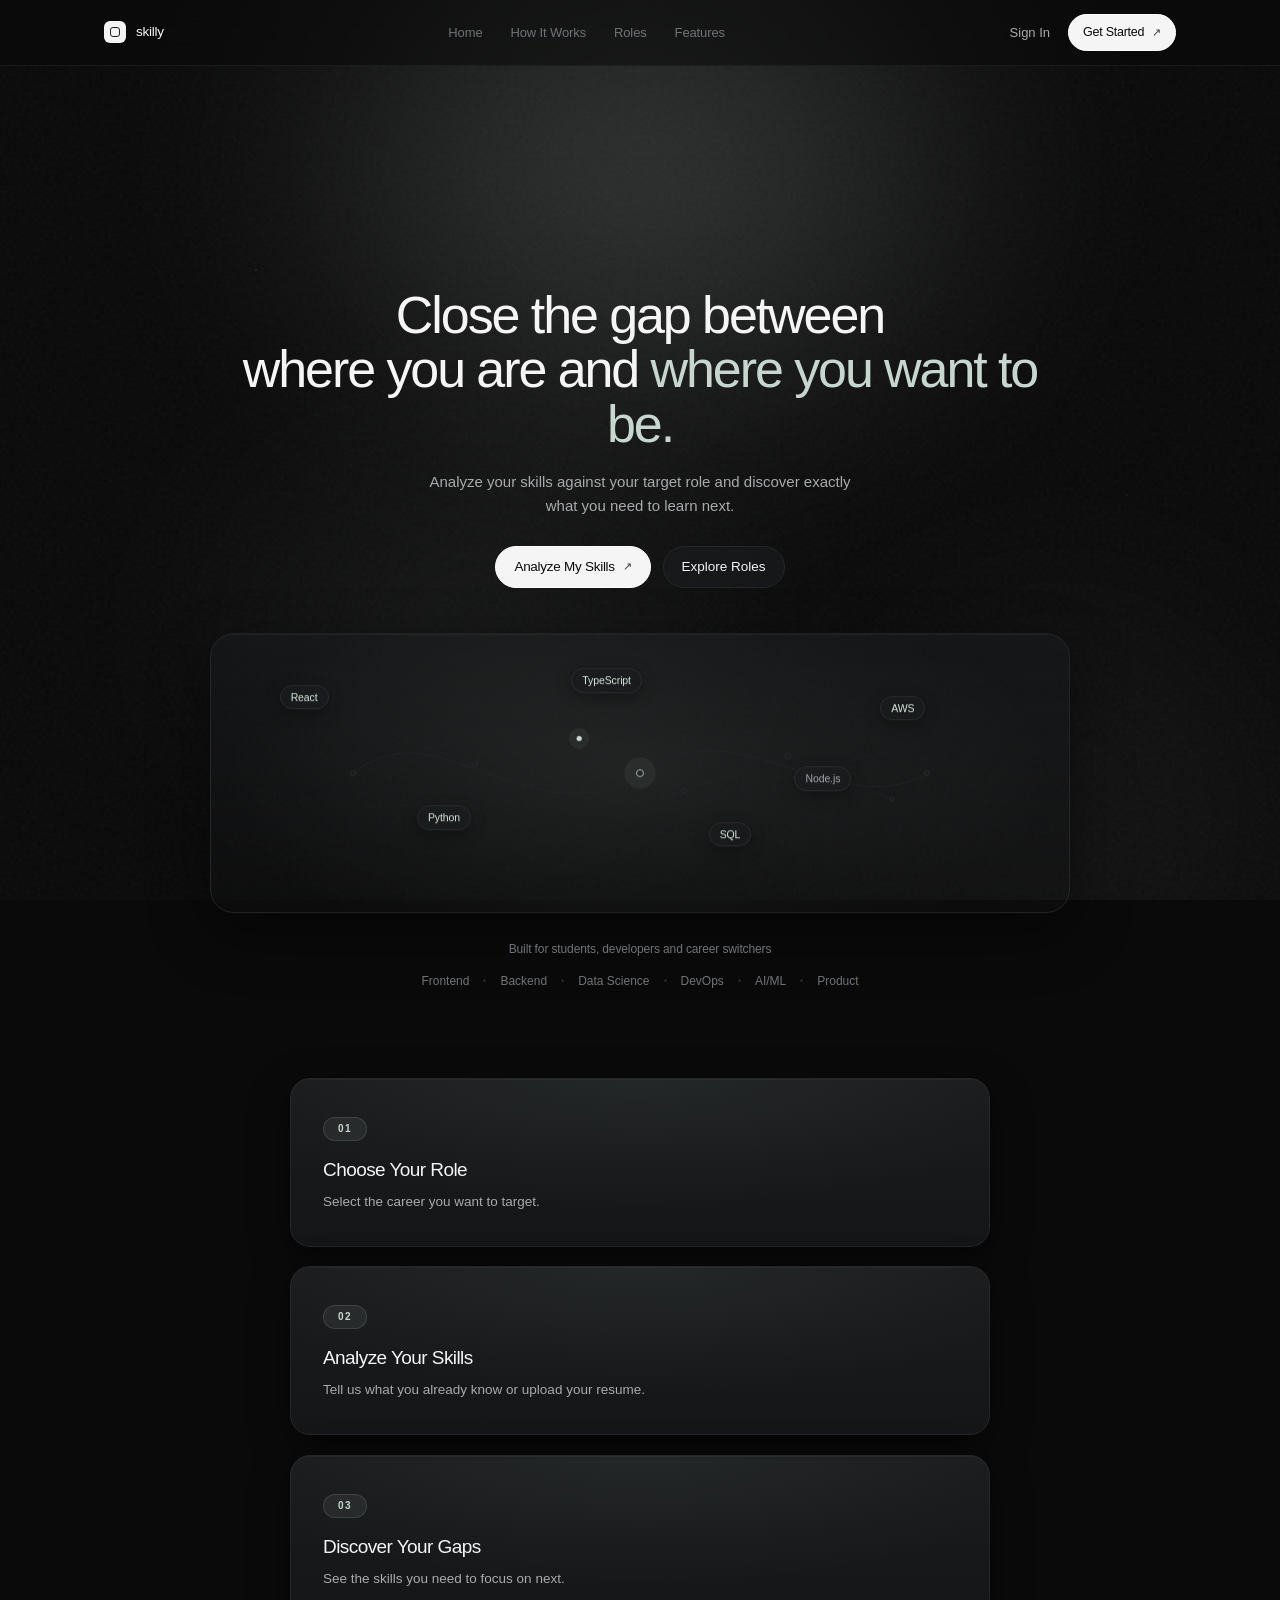
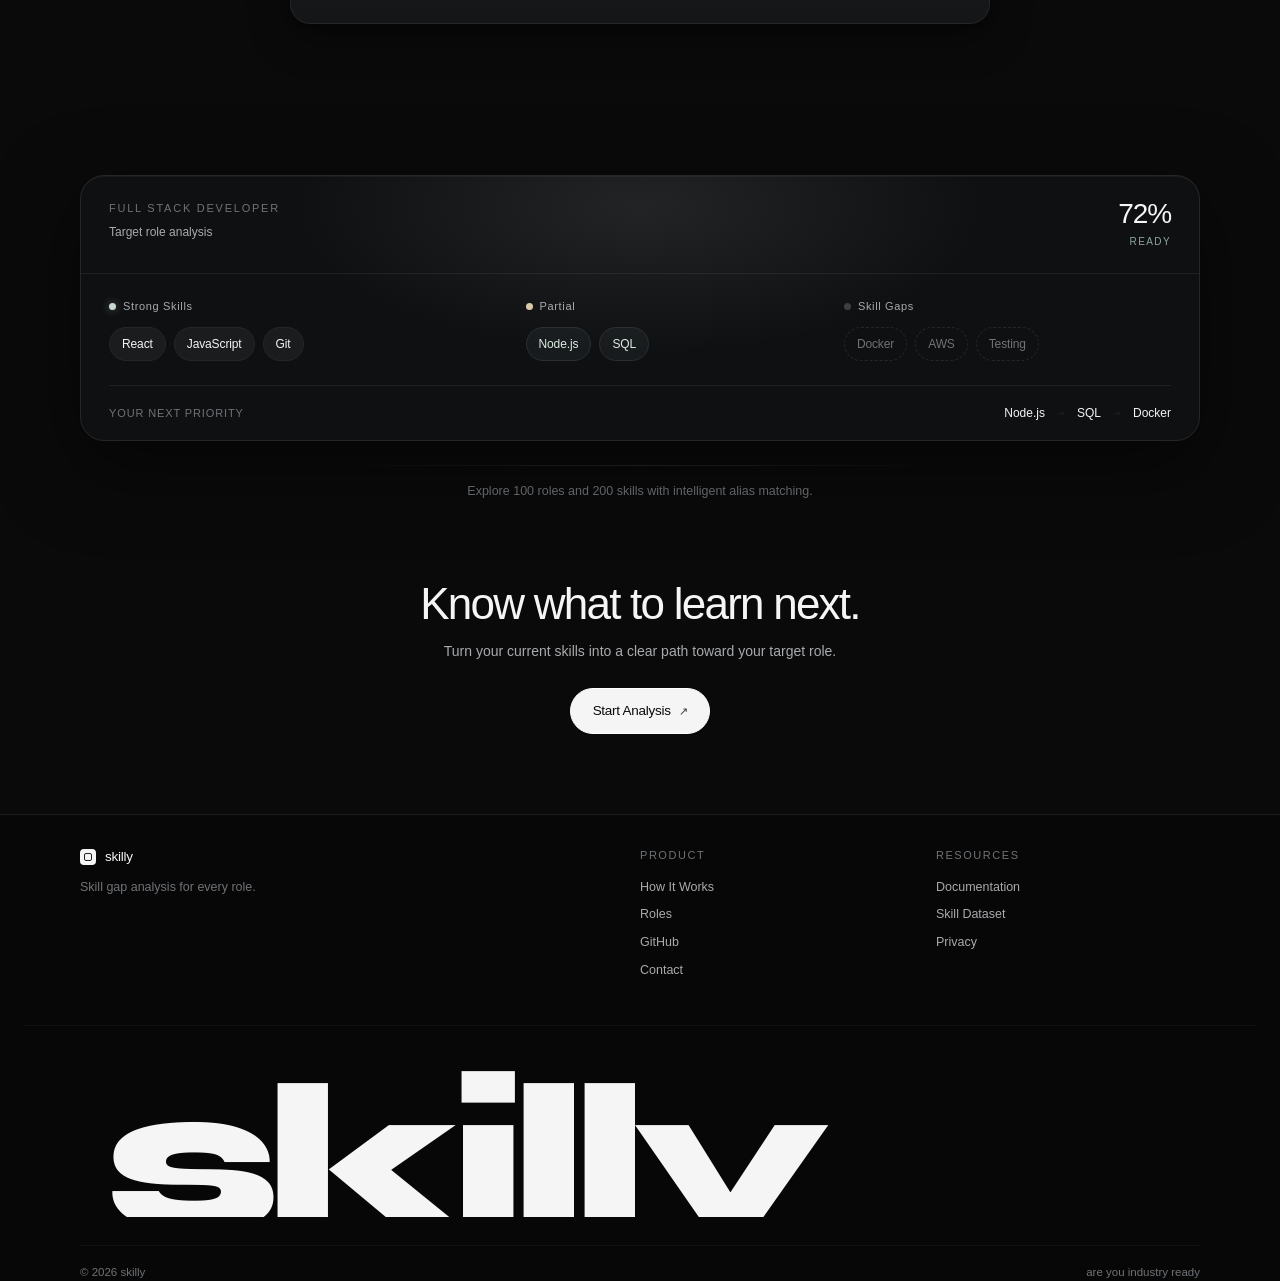
==== Website/index.html @ 912e4fd7 "first commit" ====
<!DOCTYPE html>
<html lang="en">
<head>
  <meta charset="UTF-8" />
  <meta name="viewport" content="width=device-width, initial-scale=1.0" />
  <title>skilly - are you industry ready</title>
  <link rel="stylesheet" href="css/style.css" />
</head>
<body>
  <!-- Background layers -->
  <div class="bg">
    <div class="bg-glow bg-glow-1"></div>
    <div class="bg-glow bg-glow-2"></div>
    <div class="bg-glow bg-glow-3"></div>
    <div class="bg-grain"></div>
    <div class="bg-lines"></div>
    <div class="bg-particles"></div>
  </div>

  <!-- Navbar -->
  <nav class="nav">
    <div class="nav-inner">
      <a href="#" class="nav-logo">
        <span class="nav-mark"></span>
        <span class="nav-logo-text">skilly</span>
      </a>
      <div class="nav-links">
        <a href="index.html" class="nav-link active">Home</a>
        <a href="how-it-works.html" class="nav-link">How It Works</a>
        <a href="roles.html" class="nav-link">Roles</a>
        <a href="features.html" class="nav-link">Features</a>
      </div>
      <div class="nav-actions">
        <a href="signin.html" class="nav-signin">Sign In</a>
        <a href="get-started.html" class="btn-primary btn-small">Get Started <span class="arrow">↗</span></a>
      </div>
      <button class="nav-toggle" aria-label="Menu">
        <span></span><span></span>
      </button>
    </div>
  </nav>

  <!-- Hero -->
  <section class="hero">
    <div class="hero-inner">
      <h1 class="hero-title">
        Close the gap between<br />
        where you are and <span class="highlight">where you want to be.</span>
      </h1>
      <p class="hero-sub">
        Analyze your skills against your target role and discover exactly<br />
        what you need to learn next.
      </p>
      <div class="hero-actions">
        <a href="get-started.html" class="btn-primary">Analyze My Skills <span class="arrow">↗</span></a>
        <a href="roles.html" class="btn-secondary">Explore Roles</a>
      </div>

      <!-- Subtle skill network visualization -->
      <div class="hero-visual">
        <svg class="network" viewBox="0 0 900 320" fill="none" xmlns="http://www.w3.org/2000/svg" aria-hidden="true">
          <!-- thin lines -->
          <path d="M120 160 C 220 80, 320 240, 450 160 C 560 80, 680 220, 780 160" stroke="#242629" stroke-width="1" opacity="0.9"/>
          <path d="M150 110 L 260 150 L 380 120 L 500 180 L 620 140 L 740 190" stroke="#242629" stroke-width="1" opacity="0.5"/>
          <path d="M130 200 L 270 190 L 430 210 L 590 170 L 760 130" stroke="#242629" stroke-width="1" opacity="0.35"/>
          <!-- nodes -->
          <circle cx="120" cy="160" r="3" fill="#1A1C1E" stroke="#2A2E30" stroke-width="1"/>
          <circle cx="260" cy="150" r="2.5" fill="#1A1C1E" stroke="#2A2E30" stroke-width="1"/>
          <circle cx="380" cy="120" r="3" fill="#DCEBE1" opacity="0.9"/>
          <circle cx="450" cy="160" r="4" fill="#1A1C1E" stroke="#C7D6CF" stroke-width="1" opacity="0.9"/>
          <circle cx="500" cy="180" r="2.5" fill="#1A1C1E" stroke="#2A2E30" stroke-width="1"/>
          <circle cx="620" cy="140" r="3" fill="#1A1C1E" stroke="#2A2E30" stroke-width="1"/>
          <circle cx="740" cy="190" r="2.5" fill="#1A1C1E" stroke="#2A2E30" stroke-width="1"/>
          <circle cx="780" cy="160" r="3" fill="#1A1C1E" stroke="#2A2E30" stroke-width="1"/>
          <!-- faint glow around center node -->
          <circle cx="450" cy="160" r="18" fill="#C7D6CF" opacity="0.06"/>
          <circle cx="380" cy="120" r="12" fill="#DCEBE1" opacity="0.05"/>
        </svg>

        <!-- floating labels -->
        <div class="float-label" style="left: 8%; top: 18%;">React</div>
        <div class="float-label" style="left: 24%; top: 62%;">Python</div>
        <div class="float-label" style="left: 42%; top: 12%;">TypeScript</div>
        <div class="float-label" style="left: 58%; top: 68%;">SQL</div>
        <div class="float-label" style="left: 78%; top: 22%;">AWS</div>
        <div class="float-label muted" style="left: 68%; top: 48%;">Node.js</div>
      </div>
    </div>
  </section>

  <!-- Trust -->
  <section class="trust">
    <p class="trust-line">Built for students, developers and career switchers</p>
    <div class="trust-tags">
      <span>Frontend</span>
      <span class="dot"></span>
      <span>Backend</span>
      <span class="dot"></span>
      <span>Data Science</span>
      <span class="dot"></span>
      <span>DevOps</span>
      <span class="dot"></span>
      <span>AI/ML</span>
      <span class="dot"></span>
      <span>Product</span>
    </div>
  </section>

  <!-- How it works -->
  <section id="how" class="how">
    <div class="section-inner">
      <div class="how-cards">
        <div class="how-card">
          <div class="how-num">01</div>
          <h3>Choose Your Role</h3>
          <p>Select the career you want to target.</p>
        </div>
        <div class="how-card">
          <div class="how-num">02</div>
          <h3>Analyze Your Skills</h3>
          <p>Tell us what you already know or upload your resume.</p>
        </div>
        <div class="how-card">
          <div class="how-num">03</div>
          <h3>Discover Your Gaps</h3>
          <p>See the skills you need to focus on next.</p>
        </div>
      </div>
    </div>
  </section>

  <!-- Feature Preview -->
  <section id="features" class="preview">
    <div class="section-inner">
      <div class="preview-panel">
        <div class="preview-header">
          <div>
            <div class="preview-role">FULL STACK DEVELOPER</div>
            <div class="preview-sub">Target role analysis</div>
          </div>
          <div class="preview-score">
            <span class="score-num">72%</span>
            <span class="score-label">READY</span>
          </div>
        </div>

        <div class="preview-grid">
          <div class="preview-col">
            <div class="col-title"><span class="dot-green"></span> Strong Skills</div>
            <div class="tags">
              <span class="tag strong">React</span>
              <span class="tag strong">JavaScript</span>
              <span class="tag strong">Git</span>
            </div>
          </div>
          <div class="preview-col">
            <div class="col-title"><span class="dot-amber"></span> Partial</div>
            <div class="tags">
              <span class="tag partial">Node.js</span>
              <span class="tag partial">SQL</span>
            </div>
          </div>
          <div class="preview-col">
            <div class="col-title"><span class="dot-muted"></span> Skill Gaps</div>
            <div class="tags">
              <span class="tag gap">Docker</span>
              <span class="tag gap">AWS</span>
              <span class="tag gap">Testing</span>
            </div>
          </div>
        </div>

        <div class="preview-divider"></div>

        <div class="preview-next">
          <div class="next-label">Your next priority</div>
          <div class="next-path">
            <span>Node.js</span>
            <span class="path-arrow">→</span>
            <span>SQL</span>
            <span class="path-arrow">→</span>
            <span>Docker</span>
          </div>
        </div>
      </div>
    </div>
  </section>

  <!-- Roles teaser (minimal) -->
  <section id="roles" class="roles-teaser">
    <div class="section-inner">
      <div class="roles-line"></div>
      <p class="roles-text">Explore 100 roles and 200 skills with intelligent alias matching.</p>
    </div>
  </section>

  <!-- Final CTA -->
  <section class="cta">
    <div class="section-inner">
      <h2 class="cta-title">Know what to learn next.</h2>
      <p class="cta-sub">Turn your current skills into a clear path toward your target role.</p>
      <a href="get-started.html" class="btn-primary">Start Analysis <span class="arrow">↗</span></a>
    </div>
  </section>

  <!-- Footer -->
  <footer class="footer">
    <div class="footer-inner">
      <div class="footer-brand">
        <div class="footer-logo">
          <span class="nav-mark small"></span>
          skilly
        </div>
        <p class="footer-desc">Skill gap analysis for every role.</p>
      </div>
      <div class="footer-col">
        <div class="footer-heading">Product</div>
        <a href="how-it-works.html">How It Works</a>
        <a href="roles.html">Roles</a>
        <a href="github.html">GitHub</a>
        <a href="contact.html">Contact</a>
      </div>
      <div class="footer-col">
        <div class="footer-heading">Resources</div>
        <a href="documentation.html">Documentation</a>
        <a href="dataset.html">Skill Dataset</a>
        <a href="privacy.html">Privacy</a>
      </div>
    </div>
        <div class="footer-huge">
      <div class="footer-huge-inner">
        <div class="footer-huge-text">skilly</div>
      </div>
    </div>
    <div class="footer-bottom"><span>© 2026 skilly</span><span>are you industry ready</span></div>
  </footer>

  <script src="js/script.js"></script>
</body>
</html>
---- Website/css/style.css ----
/* 
  skilly - Premium Futuristic Dark SaaS
  Palette: #0A0A0A, #111214, #1A1C1E, #242629, #F5F5F5, #A8AAAD, #6F7377, #C7D6CF, #DCEBE1, #8FA69A
  Font: Helvetica body, Syne for huge footer
*/
@import url('https://fonts.googleapis.com/css2?family=Syne:wght@700;800&family=Space+Grotesk:wght@400;500&display=swap');

* { margin: 0; padding: 0; box-sizing: border-box; }

html { scroll-behavior: smooth; }

body {
  font-family: Helvetica, Arial, sans-serif;
  background: #0A0A0A;
  color: #F5F5F5;
  overflow-x: hidden;
  -webkit-font-smoothing: antialiased;
  line-height: 1.5;
}

a { color: inherit; text-decoration: none; }

.bg {
  position: fixed;
  inset: 0;
  z-index: -1;
  background: #0A0A0A;
  overflow: hidden;
}

.bg-glow {
  position: absolute;
  border-radius: 50%;
  filter: blur(90px);
  opacity: 0.22;
}

.bg-glow-1 {
  width: 900px; height: 700px;
  left: 50%; top: -180px;
  transform: translateX(-50%);
  background: radial-gradient(ellipse at center, #DCEBE1 0%, #C7D6CF 18%, transparent 68%);
  opacity: 0.18;
}

.bg-glow-2 {
  width: 700px; height: 500px;
  left: 10%; top: 380px;
  background: radial-gradient(ellipse at center, #C7D6CF 0%, transparent 70%);
  opacity: 0.09;
}

.bg-glow-3 {
  width: 600px; height: 600px;
  right: -80px; top: 520px;
  background: radial-gradient(ellipse at center, #E8E9E8 0%, transparent 72%);
  opacity: 0.06;
}

.bg-grain {
  position: absolute;
  inset: 0;
  opacity: 0.035;
  background-image: url("data:image/svg+xml,%3Csvg viewBox='0 0 256 256' xmlns='http://www.w3.org/2000/svg'%3E%3Cfilter id='noiseFilter'%3E%3CfeTurbulence type='fractalNoise' baseFrequency='0.9' numOctaves='4' stitchTiles='stitch'/%3E%3C/filter%3E%3Crect width='100%25' height='100%25' filter='url(%23noiseFilter)'/%3E%3C/svg%3E");
}

.bg-lines {
  position: absolute;
  inset: 0;
  background:
    linear-gradient(transparent 95%, rgba(36,38,41,0.18) 100%),
    linear-gradient(90deg, transparent 95%, rgba(36,38,41,0.12) 100%);
  background-size: 80px 80px;
  opacity: 0.18;
  mask: radial-gradient(ellipse 900px 600px at 50% 20%, black 40%, transparent 72%);
}

.bg-particles {
  position: absolute;
  inset: 0;
  background-image:
    radial-gradient(1px 1px at 20% 30%, rgba(220,235,225,0.5) 0, transparent 100%),
    radial-gradient(1px 1px at 75% 22%, rgba(200,214,207,0.35) 0, transparent 100%),
    radial-gradient(1px 1px at 45% 45%, rgba(255,255,255,0.25) 0, transparent 100%),
    radial-gradient(1px 1px at 88% 55%, rgba(220,235,225,0.3) 0, transparent 100%),
    radial-gradient(1px 1px at 12% 68%, rgba(255,255,255,0.18) 0, transparent 100%),
    radial-gradient(1px 1px at 62% 78%, rgba(200,214,207,0.2) 0, transparent 100%);
  opacity: 0.5;
}

.nav {
  position: sticky;
  top: 0;
  z-index: 50;
  backdrop-filter: blur(14px);
  -webkit-backdrop-filter: blur(14px);
  background: rgba(10,10,10,0.55);
  border-bottom: 1px solid rgba(36,38,41,0.6);
}

.nav-inner {
  max-width: 1120px;
  margin: 0 auto;
  padding: 14px 24px;
  display: flex;
  align-items: center;
  justify-content: space-between;
  gap: 24px;
}

.nav-logo {
  display: flex;
  align-items: center;
  gap: 10px;
  font-size: 13.5px;
  font-weight: 500;
  letter-spacing: -0.02em;
  color: #F5F5F5;
}

.nav-mark {
  width: 22px; height: 22px;
  border-radius: 6px;
  background: #F5F5F5;
  position: relative;
  display: inline-block;
  flex-shrink: 0;
}

.nav-mark::after {
  content: "";
  position: absolute;
  inset: 6px;
  border-radius: 3px;
  border: 1px solid #0A0A0A;
  opacity: 0.9;
}

.nav-mark.small { width: 16px; height: 16px; border-radius: 4px; }
.nav-mark.small::after { inset: 4px; border-radius: 2px; }

.nav-links {
  display: flex;
  gap: 28px;
  align-items: center;
}

.nav-link {
  font-size: 13px;
  font-weight: 400;
  color: #6F7377;
  transition: color 0.2s;
  letter-spacing: -0.01em;
}

.nav-link:hover, .nav-link.active { color: #F5F5F5; }

.nav-actions {
  display: flex;
  align-items: center;
  gap: 18px;
}

.nav-signin {
  font-size: 13px;
  color: #A8AAAD;
  transition: color 0.2s;
}

.nav-signin:hover { color: #F5F5F5; }

.btn-primary {
  display: inline-flex;
  align-items: center;
  gap: 8px;
  background: #F5F5F5;
  color: #0A0A0A;
  padding: 10px 18px;
  border-radius: 999px;
  font-size: 13.5px;
  font-weight: 500;
  letter-spacing: -0.02em;
  border: 1px solid #FFFFFF;
  transition: transform 0.2s, background 0.2s, opacity 0.2s;
}

.btn-primary:hover { background: #FFFFFF; transform: translateY(-1px); }

.btn-small { padding: 8px 14px; font-size: 12.5px; }

.btn-secondary {
  display: inline-flex;
  align-items: center;
  gap: 8px;
  background: rgba(26,28,30,0.7);
  color: #F5F5F5;
  padding: 10px 18px;
  border-radius: 999px;
  font-size: 13.5px;
  font-weight: 500;
  border: 1px solid #242629;
  backdrop-filter: blur(10px);
  transition: border-color 0.2s, background 0.2s;
}

.btn-secondary:hover { border-color: #2E3133; background: rgba(34,36,38,0.85); }

.arrow { font-size: 11px; opacity: 0.8; }

.nav-toggle { display: none; background: none; border: none; cursor: pointer; flex-direction: column; gap: 5px; padding: 4px; }
.nav-toggle span { width: 18px; height: 1.5px; background: #F5F5F5; border-radius: 1px; display: block; }

/* ---------- Hero - a lot of top spacing ---------- */
.hero { padding: 200px 24px 0; }

.hero-inner { 
  max-width: 860px;
  margin: 0 auto;
  text-align: center;
}

.eyebrow {
  display: inline-block;
  font-size: 10px;
  letter-spacing: 0.18em;
  font-weight: 500;
  color: #8FA69A;
  border: 1px solid rgba(36,38,41,0.9);
  background: rgba(26,28,30,0.6);
  padding: 6px 12px;
  border-radius: 999px;
  backdrop-filter: blur(10px);
}

.hero-title {
  margin-top: 22px;
  font-size: 52px;
  font-weight: 300;
  line-height: 1.05;
  letter-spacing: -0.04em;
  color: #F5F5F5;
}

.hero-title .highlight {
  color: #C7D6CF;
  font-weight: 300;
}

.hero-sub {
  margin-top: 18px;
  font-size: 15px;
  color: #A8AAAD;
  line-height: 1.6;
  font-weight: 400;
}

.hero-actions {
  margin-top: 28px;
  display: flex;
  justify-content: center;
  gap: 12px;
  flex-wrap: wrap;
}

/* Hero visual */
.hero-visual {
  position: relative;
  margin: 44px auto 0;
  max-width: 900px;
  height: 280px;
  border-radius: 24px;
  background: linear-gradient(180deg, rgba(26,28,30,0.55) 0%, rgba(17,18,20,0.35) 100%);
  border: 1px solid #242629;
  backdrop-filter: blur(16px);
  -webkit-backdrop-filter: blur(16px);
  overflow: hidden;
  box-shadow: 0 20px 60px rgba(0,0,0,0.45), inset 0 1px 0 rgba(255,255,255,0.03);
}

.hero-visual::before {
  content: "";
  position: absolute;
  inset: 0;
  background: radial-gradient(600px 280px at 50% 50%, rgba(220,235,225,0.07) 0%, transparent 70%);
  pointer-events: none;
}

.network {
  position: absolute;
  inset: 0;
  width: 100%;
  height: 100%;
}

.float-label {
  position: absolute;
  font-size: 10.5px;
  font-weight: 500;
  letter-spacing: -0.01em;
  color: #DCEBE1;
  background: rgba(26,28,30,0.85);
  border: 1px solid #2A2E30;
  padding: 6px 10px;
  border-radius: 999px;
  backdrop-filter: blur(10px);
  box-shadow: 0 4px 16px rgba(0,0,0,0.3);
  line-height: 1;
}

.float-label.muted { color: #A8AAAD; background: rgba(26,28,30,0.7); }

/* ---------- Trust ---------- */
.trust {
  max-width: 1120px;
  margin: 0 auto;
  padding: 28px 24px 0;
  text-align: center;
}

.trust-line {
  font-size: 12px;
  color: #6F7377;
  letter-spacing: -0.01em;
}

.trust-tags {
  margin-top: 14px;
  display: flex;
  justify-content: center;
  align-items: center;
  gap: 14px;
  flex-wrap: wrap;
  font-size: 12px;
  color: #6F7377;
}

.trust-tags span { color: #6F7377; }

.trust-tags .dot {
  width: 3px; height: 3px;
  border-radius: 50%;
  background: #242629;
  display: inline-block;
}

/* ---------- How it works - Sticky stacked cards ---------- */
.how {
  padding: 72px 24px 0;
}

.section-inner {
  max-width: 1120px;
  margin: 0 auto;
}

/* wrapper like the reference - max 700px centered */
.how-cards {
  display: flex;
  flex-direction: column;
  gap: 0;
  max-width: 700px;
  margin: 0 auto;
  position: relative;
  padding: 16px 0 100px;
}

.how-card {
  position: sticky;
  background: linear-gradient(180deg, rgba(26,28,30,0.96) 0%, rgba(22,24,26,0.92) 100%);
  border: 1px solid #242629;
  border-radius: 20px;
  padding: 36px 32px 32px;
  backdrop-filter: blur(16px);
  -webkit-backdrop-filter: blur(16px);
  text-align: left;
  box-shadow: 0 12px 40px rgba(0,0,0,0.38), 0 5px 12px rgba(0,0,0,0.22), inset 0 1px 0 rgba(255,255,255,0.04);
  margin-bottom: 20px;
  overflow: hidden;
  transition: border-color 0.25s, box-shadow 0.3s, transform 0.3s;
  will-change: transform;
}

/* sticky offsets create the stacked effect - each card sticks a bit lower */
.how-card:nth-child(1) { top: 84px; z-index: 1; }
.how-card:nth-child(2) { top: 104px; z-index: 2; }
.how-card:nth-child(3) { top: 124px; z-index: 3; }

.how-card::before {
  content: "";
  position: absolute;
  inset: 0;
  border-radius: 20px;
  background: radial-gradient(600px 180px at 50% 0%, rgba(220,235,225,0.06) 0%, transparent 72%);
  pointer-events: none;
  opacity: 1;
}

.how-card:hover {
  border-color: #2E3133;
  box-shadow: 0 18px 56px rgba(0,0,0,0.45), 0 0 0 1px rgba(199,214,207,0.05), inset 0 1px 0 rgba(255,255,255,0.05);
}

.how-num {
  display: inline-flex;
  align-items: center;
  justify-content: center;
  min-width: 44px;
  height: 24px;
  padding: 0 11px;
  border-radius: 999px;
  background: rgba(199,214,207,0.08);
  border: 1px solid rgba(199,214,207,0.14);
  font-size: 10px;
  letter-spacing: 0.14em;
  color: #C7D6CF;
  font-weight: 600;
  margin-bottom: 18px;
}

.how-card h3 {
  font-size: 19px;
  font-weight: 500;
  color: #F5F5F5;
  letter-spacing: -0.03em;
  margin-bottom: 10px;
  line-height: 1.2;
}

.how-card p {
  font-size: 13.5px;
  color: #A8AAAD;
  line-height: 1.65;
}

/* ---------- Preview ---------- */
.preview {
  padding: 32px 24px 0;
}

.preview-panel {
  background: rgba(17,18,20,0.92);
  border: 1px solid #242629;
  border-radius: 24px;
  overflow: hidden;
  backdrop-filter: blur(18px);
  box-shadow: 0 24px 80px rgba(0,0,0,0.5), inset 0 1px 0 rgba(255,255,255,0.04);
  position: relative;
}

.preview-panel::before {
  content: "";
  position: absolute;
  top: -120px; left: 50%;
  width: 700px; height: 300px;
  transform: translateX(-50%);
  background: radial-gradient(ellipse at center, rgba(220,235,225,0.09) 0%, transparent 70%);
  pointer-events: none;
}

.preview-header {
  display: flex;
  justify-content: space-between;
  align-items: flex-start;
  padding: 24px 28px;
  border-bottom: 1px solid #1E2022;
}

.preview-role {
  font-size: 11px;
  letter-spacing: 0.16em;
  color: #6F7377;
  font-weight: 500;
}

.preview-sub {
  margin-top: 6px;
  font-size: 12px;
  color: #A8AAAD;
}

.preview-score {
  text-align: right;
}

.score-num {
  font-size: 28px;
  font-weight: 300;
  color: #F5F5F5;
  letter-spacing: -0.04em;
  line-height: 1;
}

.score-label {
  display: block;
  font-size: 10px;
  letter-spacing: 0.14em;
  color: #8FA69A;
  margin-top: 4px;
}

.preview-grid {
  display: grid;
  grid-template-columns: 1.2fr 0.9fr 1fr;
  gap: 24px;
  padding: 24px 28px;
}

.col-title {
  font-size: 11px;
  letter-spacing: 0.06em;
  color: #A8AAAD;
  display: flex;
  align-items: center;
  gap: 7px;
  margin-bottom: 12px;
  font-weight: 500;
}

.dot-green, .dot-amber, .dot-muted {
  width: 7px; height: 7px;
  border-radius: 50%;
  display: inline-block;
}

.dot-green { background: #C7D6CF; box-shadow: 0 0 8px rgba(199,214,207,0.4); }
.dot-amber { background: #D8C9A8; }
.dot-muted { background: #3A3E41; }

.tags { display: flex; flex-wrap: wrap; gap: 8px; }

.tag {
  font-size: 12px;
  font-weight: 500;
  padding: 7px 12px;
  border-radius: 999px;
  border: 1px solid #242629;
  background: #1A1C1E;
  color: #F5F5F5;
  letter-spacing: -0.01em;
}

.tag.partial { background: rgba(26,28,30,0.9); color: #DCEBE1; border-color: #2A2E30; }
.tag.gap { background: transparent; color: #6F7377; border-color: #242629; border-style: dashed; }

.preview-divider {
  height: 1px;
  background: #1E2022;
  margin: 0 28px;
}

.preview-next {
  display: flex;
  justify-content: space-between;
  align-items: center;
  padding: 18px 28px;
  gap: 16px;
  flex-wrap: wrap;
}

.next-label {
  font-size: 11px;
  letter-spacing: 0.08em;
  color: #6F7377;
  text-transform: uppercase;
}

.next-path {
  display: flex;
  align-items: center;
  gap: 10px;
  font-size: 12px;
  color: #A8AAAD;
}

.next-path span { color: #F5F5F5; }

.path-arrow { color: #242629 !important; }

/* Roles teaser */
.roles-teaser {
  padding: 24px 24px 0;
  text-align: center;
}

.roles-line {
  height: 1px;
  background: linear-gradient(90deg, transparent, #242629, transparent);
  max-width: 640px;
  margin: 0 auto 16px;
}

.roles-text {
  font-size: 12.5px;
  color: #6F7377;
}

/* ---------- CTA ---------- */
.cta {
  padding: 80px 24px;
  text-align: center;
}

.cta-title {
  font-size: 44px;
  font-weight: 300;
  letter-spacing: -0.04em;
  color: #F5F5F5;
  line-height: 1.05;
}

.cta-sub {
  margin-top: 14px;
  font-size: 14px;
  color: #A8AAAD;
}

.cta .btn-primary {
  margin-top: 26px;
  padding: 12px 22px;
}

/* ---------- Huge Typography Footer - Simple / Half Cut with y above cutoff ---------- */
.footer-huge {
  border-top: 1px solid #111214;
  margin-top: 36px;
  padding: 36px 0 0;
  overflow: hidden;
  /* half cut effect - clip bottom but keep y visible above line */
  height: clamp(130px, 15vw, 205px);
  position: relative;
}

.footer-huge-inner {
  max-width: 1120px;
  margin: 0 auto;
  padding: 0 24px;
  overflow: hidden;
  height: 100%;
}

.footer-huge-text {
  font-family: 'Syne', 'Space Grotesk', Helvetica, Arial, sans-serif;
  font-size: clamp(72px, 18vw, 210px);
  font-weight: 800;
  line-height: 0.90;
  letter-spacing: -0.07em;
  text-transform: lowercase;
  color: #F5F5F5;
  white-space: nowrap;
  overflow: hidden;
  /* lift y slightly above cutoff - less clipping */
  transform: translateY(2%);
  margin-bottom: -0.09em;
  padding-bottom: 0.06em;
}

.footer-huge-text span.outline {
  color: transparent;
  -webkit-text-stroke: 1.2px #242629;
}

/* ---------- Footer ---------- */
.footer {
  border-top: 1px solid #1A1C1E;
  background: #070707;
  padding: 32px 24px 0;
}

.footer-inner {
  max-width: 1120px;
  margin: 0 auto;
  display: grid;
  grid-template-columns: 1.6fr 0.8fr 0.8fr;
  gap: 32px;
}

.footer-logo {
  display: flex;
  align-items: center;
  gap: 9px;
  font-size: 13.5px;
  font-weight: 500;
  color: #F5F5F5;
  letter-spacing: -0.02em;
}

.footer-desc {
  margin-top: 10px;
  font-size: 12.5px;
  color: #6F7377;
  line-height: 1.6;
  max-width: 280px;
}

.footer-heading {
  font-size: 11px;
  letter-spacing: 0.14em;
  color: #6F7377;
  font-weight: 500;
  margin-bottom: 14px;
  text-transform: uppercase;
}

.footer-col a {
  display: block;
  font-size: 12.5px;
  color: #A8AAAD;
  margin-bottom: 9px;
  transition: color 0.2s;
}

.footer-col a:hover { color: #F5F5F5; }

.footer-bottom {
  max-width: 1120px;
  margin: 28px auto 0;
  padding-top: 18px;
  border-top: 1px solid #111214;
  display: flex;
  justify-content: space-between;
  font-size: 11.5px;
  color: #6F7377;
}

.footer-muted { color: #3A3E41; }

/* ---------- Responsive ---------- */
@media (max-width: 900px) {
  .how-cards { grid-template-columns: 1fr; }
  .preview-grid { grid-template-columns: 1fr; gap: 18px; }
  .hero-title { font-size: 40px; }
  .nav-links { display: none; }
  .footer-inner { grid-template-columns: 1fr 1fr; }
}

@media (max-width: 640px) {
  .nav-inner { padding: 12px 16px; }
  .nav-actions .nav-signin { display: none; }
  .hero { padding: 96px 16px 0; }
  .hero-title { font-size: 32px; }
  .hero-visual { height: 220px; margin-top: 32px; }
  .float-label { font-size: 10px; padding: 5px 8px; }
  .how, .preview, .cta, .trust { padding-left: 16px; padding-right: 16px; }
  .preview-header, .preview-grid, .preview-next { padding-left: 16px; padding-right: 16px; }
  .cta-title { font-size: 32px; }
  .footer { padding-left: 16px; padding-right: 16px; }
  .footer-inner { grid-template-columns: 1fr; }
  .footer-bottom { flex-direction: column; gap: 6px; }
}

@media (max-width: 380px) {
  .hero-title { font-size: 28px; }
}

/* ---------- Inner Pages ---------- */
.page-hero {
  padding: 56px 24px 0;
  text-align: center;
}

.page-hero-inner {
  max-width: 860px;
  margin: 0 auto;
}

.page-eyebrow {
  display: inline-block;
  font-size: 10px;
  letter-spacing: 0.16em;
  color: #8FA69A;
  border: 1px solid #242629;
  background: rgba(26,28,30,0.6);
  padding: 6px 12px;
  border-radius: 999px;
}

.page-title {
  margin-top: 16px;
  font-size: 44px;
  font-weight: 300;
  letter-spacing: -0.04em;
  color: #F5F5F5;
  line-height: 1.05;
}

.page-sub {
  margin-top: 14px;
  font-size: 14px;
  color: #A8AAAD;
  line-height: 1.6;
  max-width: 640px;
  margin-left: auto;
  margin-right: auto;
}

.page-content {
  max-width: 1120px;
  margin: 0 auto;
  padding: 36px 24px 0;
}

/* Roles grid */
.roles-grid {
  display: grid;
  grid-template-columns: repeat(auto-fill, minmax(260px, 1fr));
  gap: 14px;
  margin-top: 24px;
}

.role-card {
  background: rgba(26,28,30,0.65);
  border: 1px solid #242629;
  border-radius: 16px;
  padding: 18px 18px 16px;
  transition: border-color 0.2s, transform 0.2s;
}

.role-card:hover { border-color: #2E3133; transform: translateY(-2px); }

.role-card h3 {
  font-size: 14px;
  font-weight: 500;
  color: #F5F5F5;
  letter-spacing: -0.02em;
}

.role-card p {
  margin-top: 8px;
  font-size: 12px;
  color: #6F7377;
  line-height: 1.5;
  display: -webkit-box;
  -webkit-line-clamp: 3;
  -webkit-box-orient: vertical;
  overflow: hidden;
}

.role-search {
  max-width: 640px;
  margin: 24px auto 0;
  position: relative;
}

.role-search input {
  width: 100%;
  background: #111214;
  border: 1px solid #242629;
  border-radius: 999px;
  padding: 12px 18px 12px 42px;
  color: #F5F5F5;
  font-size: 13px;
  font-family: Helvetica, Arial, sans-serif;
  outline: none;
}

.role-search input::placeholder { color: #6F7377; }
.role-search input:focus { border-color: #2E3133; }

.role-search::before {
  content: "⌕";
  position: absolute;
  left: 16px;
  top: 50%;
  transform: translateY(-50%);
  color: #6F7377;
  font-size: 14px;
}

/* Blurred locked roles */
.blur-wrap {
  margin-top: 28px;
  position: relative;
}

.blur-label {
  text-align: center;
  font-size: 11px;
  letter-spacing: 0.14em;
  color: #6F7377;
  text-transform: uppercase;
  margin-bottom: 14px;
}

.blur-grid-wrap {
  position: relative;
  border-radius: 20px;
  overflow: hidden;
  border: 1px solid #242629;
  background: rgba(17,18,20,0.4);
  padding: 14px;
}

.roles-grid.blurred {
  filter: blur(7px);
  opacity: 0.55;
  pointer-events: none;
  user-select: none;
}

.blur-overlay {
  position: absolute;
  inset: 14px;
  display: flex;
  align-items: center;
  justify-content: center;
  background: rgba(10,10,10,0.52);
  backdrop-filter: blur(6px);
  -webkit-backdrop-filter: blur(6px);
  border-radius: 16px;
  border: 1px solid rgba(36,38,41,0.8);
}

.blur-overlay-inner {
  text-align: center;
  max-width: 420px;
  padding: 24px;
  background: rgba(26,28,30,0.88);
  border: 1px solid #242629;
  border-radius: 16px;
  box-shadow: 0 12px 40px rgba(0,0,0,0.45);
}

.blur-overlay-inner h3 {
  font-size: 16px;
  font-weight: 500;
  color: #F5F5F5;
  letter-spacing: -0.02em;
  margin-bottom: 8px;
}

.blur-overlay-inner p {
  font-size: 12.5px;
  color: #A8AAAD;
  line-height: 1.6;
  margin-bottom: 16px;
}

.blur-signin {
  display: block;
  margin-top: 12px;
  font-size: 12px;
  color: #6F7377;
  text-decoration: underline;
  text-underline-offset: 3px;
}

.blur-signin:hover { color: #A8AAAD; }

/* Features */
.feature-grid {
  display: grid;
  grid-template-columns: repeat(3, 1fr);
  gap: 16px;
  margin-top: 24px;
}

.feature-card {
  background: rgba(26,28,30,0.65);
  border: 1px solid #242629;
  border-radius: 20px;
  padding: 24px;
}

.feature-card h3 { font-size: 15px; font-weight: 500; color: #F5F5F5; margin-bottom: 8px; }
.feature-card p { font-size: 13px; color: #A8AAAD; line-height: 1.6; }
.feature-card .feat-num { font-size: 10px; letter-spacing: 0.14em; color: #8FA69A; margin-bottom: 10px; }

/* Forms */
.form-wrap {
  max-width: 440px;
  margin: 28px auto 0;
  background: rgba(26,28,30,0.72);
  border: 1px solid #242629;
  border-radius: 20px;
  padding: 24px;
  backdrop-filter: blur(14px);
}

.form-wrap label { display: block; font-size: 12px; color: #A8AAAD; margin-bottom: 6px; margin-top: 14px; }
.form-wrap label:first-child { margin-top: 0; }
.form-wrap input, .form-wrap textarea, .form-wrap select {
  width: 100%;
  background: #0A0A0A;
  border: 1px solid #242629;
  border-radius: 10px;
  padding: 11px 12px;
  color: #F5F5F5;
  font-size: 13px;
  font-family: Helvetica, Arial, sans-serif;
  outline: none;
}
.form-wrap input:focus, .form-wrap textarea:focus { border-color: #2E3133; }
.form-wrap textarea { min-height: 96px; resize: vertical; }

/* Docs / text pages */
.prose {
  max-width: 760px;
  margin: 0 auto;
  background: rgba(26,28,30,0.45);
  border: 1px solid #1A1C1E;
  border-radius: 20px;
  padding: 28px;
}

.prose h2 { font-size: 18px; font-weight: 500; color: #F5F5F5; margin: 22px 0 10px; letter-spacing: -0.02em; }
.prose h2:first-child { margin-top: 0; }
.prose p { font-size: 13.5px; color: #A8AAAD; line-height: 1.7; margin-bottom: 12px; }
.prose ul { margin: 10px 0 16px 18px; }
.prose li { font-size: 13.5px; color: #A8AAAD; line-height: 1.6; margin-bottom: 6px; }
.prose code { background: #111214; border: 1px solid #242629; padding: 2px 6px; border-radius: 6px; font-size: 12px; color: #DCEBE1; }

/* Subtle entrance */
.hero-inner, .trust, .how, .preview, .cta { animation: fadeIn 0.8s ease both; }
.how { animation-delay: 0.08s; }
.preview { animation-delay: 0.14s; }

@keyframes fadeIn {
  from { opacity: 0; transform: translateY(8px); }
  to { opacity: 1; transform: translateY(0); }
}
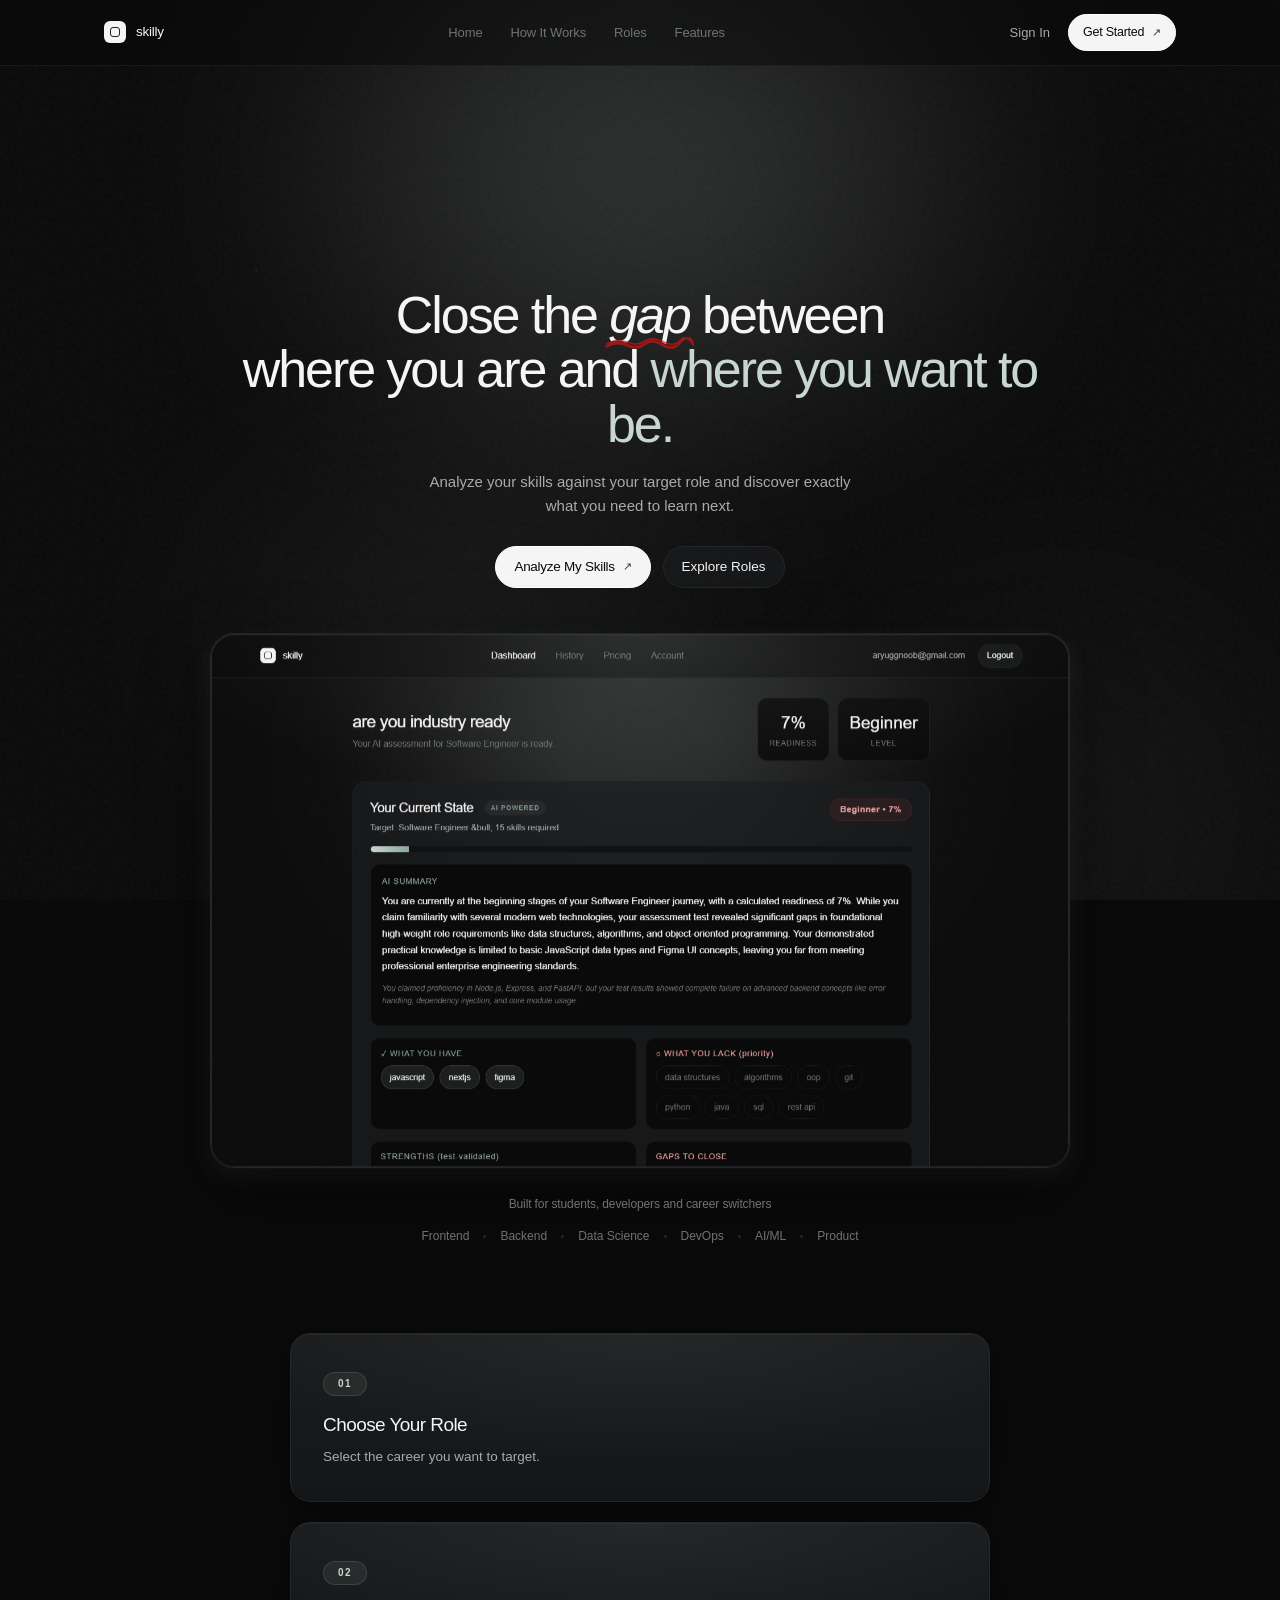
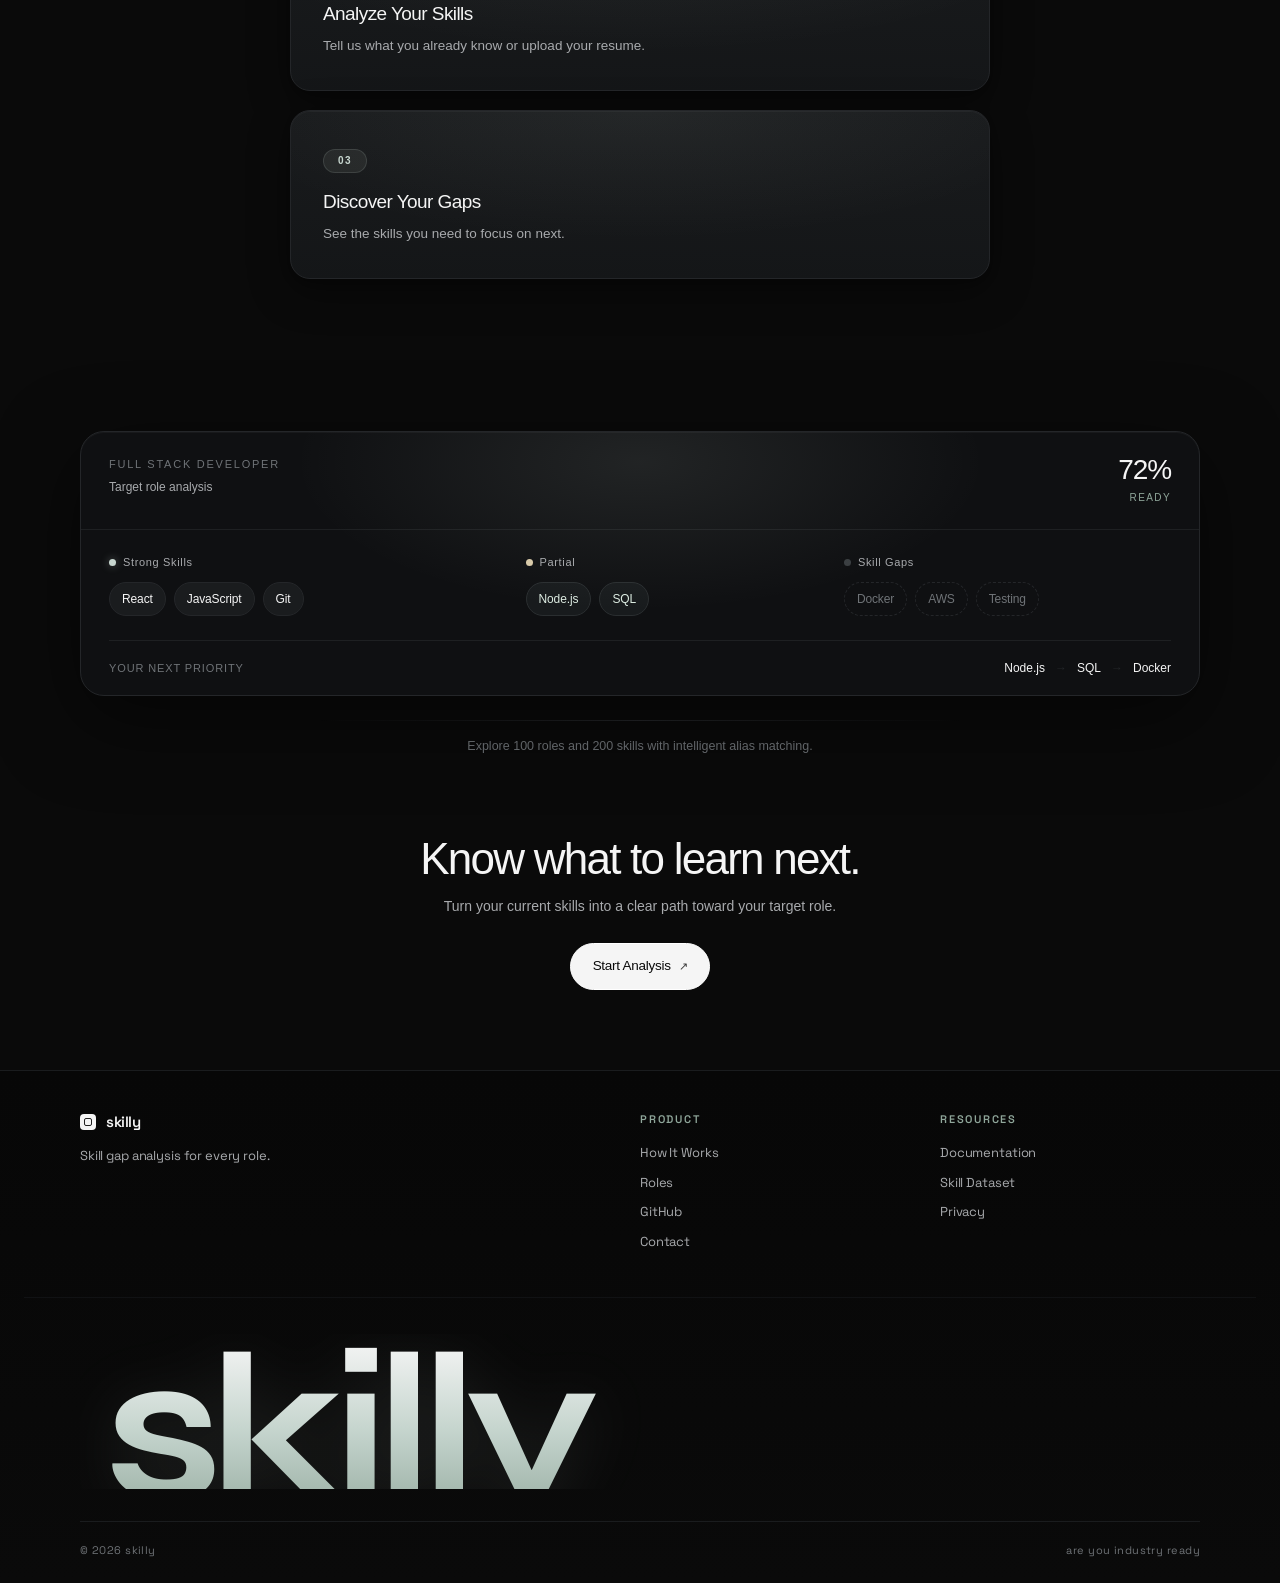
==== commit d127a59e: "changes" ====
--- a/Website/index.html
+++ b/Website/index.html
@@ -20,6 +20,9 @@
   <!-- Navbar -->
   <nav class="nav">
     <div class="nav-inner">
+      <button class="nav-toggle" aria-label="Menu" style="display:none; margin-right:8px;">
+        <span></span><span></span><span></span>
+      </button>
       <a href="#" class="nav-logo">
         <span class="nav-mark"></span>
         <span class="nav-logo-text">skilly</span>
@@ -32,11 +35,8 @@
       </div>
       <div class="nav-actions">
         <a href="signin.html" class="nav-signin">Sign In</a>
-        <a href="get-started.html" class="btn-primary btn-small">Get Started <span class="arrow">↗</span></a>
-      </div>
-      <button class="nav-toggle" aria-label="Menu">
-        <span></span><span></span>
-      </button>
+        <a href="get-started.html" class="btn-primary btn-small">Get Started <span class="arrow">&#8599;</span></a>
+      </div>
     </div>
   </nav>
 
@@ -44,7 +44,7 @@
   <section class="hero">
     <div class="hero-inner">
       <h1 class="hero-title">
-        Close the gap between<br />
+        Close the <span class="rough-underline">gap</span> between<br />
         where you are and <span class="highlight">where you want to be.</span>
       </h1>
       <p class="hero-sub">
@@ -52,38 +52,14 @@
         what you need to learn next.
       </p>
       <div class="hero-actions">
-        <a href="get-started.html" class="btn-primary">Analyze My Skills <span class="arrow">↗</span></a>
+        <a href="get-started.html" class="btn-primary">Analyze My Skills <span class="arrow">&#8599;</span></a>
         <a href="roles.html" class="btn-secondary">Explore Roles</a>
       </div>
 
-      <!-- Subtle skill network visualization -->
-      <div class="hero-visual">
-        <svg class="network" viewBox="0 0 900 320" fill="none" xmlns="http://www.w3.org/2000/svg" aria-hidden="true">
-          <!-- thin lines -->
-          <path d="M120 160 C 220 80, 320 240, 450 160 C 560 80, 680 220, 780 160" stroke="#242629" stroke-width="1" opacity="0.9"/>
-          <path d="M150 110 L 260 150 L 380 120 L 500 180 L 620 140 L 740 190" stroke="#242629" stroke-width="1" opacity="0.5"/>
-          <path d="M130 200 L 270 190 L 430 210 L 590 170 L 760 130" stroke="#242629" stroke-width="1" opacity="0.35"/>
-          <!-- nodes -->
-          <circle cx="120" cy="160" r="3" fill="#1A1C1E" stroke="#2A2E30" stroke-width="1"/>
-          <circle cx="260" cy="150" r="2.5" fill="#1A1C1E" stroke="#2A2E30" stroke-width="1"/>
-          <circle cx="380" cy="120" r="3" fill="#DCEBE1" opacity="0.9"/>
-          <circle cx="450" cy="160" r="4" fill="#1A1C1E" stroke="#C7D6CF" stroke-width="1" opacity="0.9"/>
-          <circle cx="500" cy="180" r="2.5" fill="#1A1C1E" stroke="#2A2E30" stroke-width="1"/>
-          <circle cx="620" cy="140" r="3" fill="#1A1C1E" stroke="#2A2E30" stroke-width="1"/>
-          <circle cx="740" cy="190" r="2.5" fill="#1A1C1E" stroke="#2A2E30" stroke-width="1"/>
-          <circle cx="780" cy="160" r="3" fill="#1A1C1E" stroke="#2A2E30" stroke-width="1"/>
-          <!-- faint glow around center node -->
-          <circle cx="450" cy="160" r="18" fill="#C7D6CF" opacity="0.06"/>
-          <circle cx="380" cy="120" r="12" fill="#DCEBE1" opacity="0.05"/>
-        </svg>
-
-        <!-- floating labels -->
-        <div class="float-label" style="left: 8%; top: 18%;">React</div>
-        <div class="float-label" style="left: 24%; top: 62%;">Python</div>
-        <div class="float-label" style="left: 42%; top: 12%;">TypeScript</div>
-        <div class="float-label" style="left: 58%; top: 68%;">SQL</div>
-        <div class="float-label" style="left: 78%; top: 22%;">AWS</div>
-        <div class="float-label muted" style="left: 68%; top: 48%;">Node.js</div>
+      <!-- Hero image - box matches image ratio 1505x937 + subtle gradient highlight shadow -->
+      <div class="hero-visual" style="padding:0; overflow:hidden; border-radius:24px; aspect-ratio:1505/937; height:auto; max-height:none; box-shadow: 0 24px 64px rgba(0,0,0,0.55), 0 8px 24px rgba(199,214,207,0.10), inset 0 1px 0 rgba(255,255,255,0.06); position:relative;">
+        <div style="position:absolute; inset:0; border-radius:24px; background: radial-gradient(700px 240px at 50% 0%, rgba(199,214,207,0.14) 0%, rgba(220,235,225,0.06) 25%, transparent 70%); pointer-events:none; z-index:1;"></div>
+        <img src="images/hero.png" alt="skilly hero" style="width:100%; height:100%; object-fit:cover; border-radius:24px; display:block; border:1px solid #242629; position:relative; z-index:0;" />
       </div>
     </div>
   </section>
@@ -176,9 +152,9 @@
           <div class="next-label">Your next priority</div>
           <div class="next-path">
             <span>Node.js</span>
-            <span class="path-arrow">→</span>
+            <span class="path-arrow">&rarr;</span>
             <span>SQL</span>
-            <span class="path-arrow">→</span>
+            <span class="path-arrow">&rarr;</span>
             <span>Docker</span>
           </div>
         </div>
@@ -199,7 +175,7 @@
     <div class="section-inner">
       <h2 class="cta-title">Know what to learn next.</h2>
       <p class="cta-sub">Turn your current skills into a clear path toward your target role.</p>
-      <a href="get-started.html" class="btn-primary">Start Analysis <span class="arrow">↗</span></a>
+      <a href="get-started.html" class="btn-primary">Start Analysis <span class="arrow">&#8599;</span></a>
     </div>
   </section>
 
--- a/Website/css/style.css
+++ b/Website/css/style.css
@@ -7,13 +7,14 @@
 
 * { margin: 0; padding: 0; box-sizing: border-box; }
 
-html { scroll-behavior: smooth; }
+html { scroll-behavior: smooth; overflow-x: hidden; max-width: 100vw; }
 
 body {
   font-family: Helvetica, Arial, sans-serif;
   background: #0A0A0A;
   color: #F5F5F5;
   overflow-x: hidden;
+  max-width: 100vw;
   -webkit-font-smoothing: antialiased;
   line-height: 1.5;
 }
@@ -244,6 +245,27 @@
 .hero-title .highlight {
   color: #C7D6CF;
   font-weight: 300;
+}
+
+.rough-underline {
+  position: relative;
+  display: inline-block;
+  color: #F5F5F5;
+  font-style: italic;
+  font-weight: 400;
+}
+
+.rough-underline::after {
+  content: "";
+  position: absolute;
+  left: -4px;
+  right: -4px;
+  bottom: -7px;
+  height: 12px;
+  background: url("data:image/svg+xml,%3Csvg viewBox='0 0 120 12' xmlns='http://www.w3.org/2000/svg' preserveAspectRatio='none'%3E%3Cpath d='M2 8 Q 14 2, 28 7 T 52 6 T 76 7 T 100 5 T 118 7' stroke='%237A0A0A' stroke-width='3.4' fill='none' stroke-linecap='round' stroke-linejoin='round' opacity='1'/%3E%3Cpath d='M2 9 Q 15 3, 29 8 T 53 7 T 77 8 T 101 6 T 118 8' stroke='%23991B1B' stroke-width='2.6' fill='none' stroke-linecap='round' opacity='0.95'/%3E%3Cpath d='M3 6 Q 16 1, 30 5 T 54 4 T 78 5 T 102 3 T 117 5' stroke='%23B91C1C' stroke-width='1.6' fill='none' stroke-linecap='round' opacity='0.7'/%3E%3C/svg%3E") no-repeat;
+  background-size: 100% 100%;
+  pointer-events: none;
+  transform: rotate(-0.7deg);
 }
 
 .hero-sub {
@@ -641,17 +663,20 @@
 .footer-huge-text {
   font-family: 'Syne', 'Space Grotesk', Helvetica, Arial, sans-serif;
   font-size: clamp(72px, 18vw, 210px);
-  font-weight: 800;
-  line-height: 0.90;
-  letter-spacing: -0.07em;
+  font-weight: 700;
+  line-height: 0.88;
+  letter-spacing: -0.06em;
   text-transform: lowercase;
-  color: #F5F5F5;
+  background: linear-gradient(180deg, #F5F5F5 0%, #C7D6CF 45%, #8FA69A 100%);
+  -webkit-background-clip: text;
+  -webkit-text-fill-color: transparent;
+  background-clip: text;
   white-space: nowrap;
   overflow: hidden;
-  /* lift y slightly above cutoff - less clipping */
   transform: translateY(2%);
   margin-bottom: -0.09em;
   padding-bottom: 0.06em;
+  filter: drop-shadow(0 8px 32px rgba(199,214,207,0.12));
 }
 
 .footer-huge-text span.outline {
@@ -659,11 +684,11 @@
   -webkit-text-stroke: 1.2px #242629;
 }
 
-/* ---------- Footer ---------- */
+/* ---------- Footer - premium typography ---------- */
 .footer {
   border-top: 1px solid #1A1C1E;
-  background: #070707;
-  padding: 32px 24px 0;
+  background: linear-gradient(180deg, #070707 0%, #0A0A0A 100%);
+  padding: 40px 24px 0;
 }
 
 .footer-inner {
@@ -671,54 +696,66 @@
   margin: 0 auto;
   display: grid;
   grid-template-columns: 1.6fr 0.8fr 0.8fr;
-  gap: 32px;
+  gap: 40px;
 }
 
 .footer-logo {
   display: flex;
   align-items: center;
-  gap: 9px;
-  font-size: 13.5px;
-  font-weight: 500;
-  color: #F5F5F5;
-  letter-spacing: -0.02em;
+  gap: 10px;
+  font-family: 'Space Grotesk', Helvetica, Arial, sans-serif;
+  font-size: 15px;
+  font-weight: 600;
+  color: #F5F5F5;
+  letter-spacing: -0.03em;
 }
 
 .footer-desc {
-  margin-top: 10px;
-  font-size: 12.5px;
-  color: #6F7377;
-  line-height: 1.6;
-  max-width: 280px;
+  margin-top: 12px;
+  font-family: 'Space Grotesk', Helvetica, Arial, sans-serif;
+  font-size: 13px;
+  font-weight: 400;
+  color: #A8AAAD;
+  line-height: 1.7;
+  max-width: 300px;
+  letter-spacing: -0.01em;
 }
 
 .footer-heading {
+  font-family: 'Space Grotesk', Helvetica, Arial, sans-serif;
   font-size: 11px;
-  letter-spacing: 0.14em;
-  color: #6F7377;
-  font-weight: 500;
-  margin-bottom: 14px;
+  letter-spacing: 0.16em;
+  color: #8FA69A;
+  font-weight: 600;
+  margin-bottom: 16px;
   text-transform: uppercase;
 }
 
 .footer-col a {
   display: block;
-  font-size: 12.5px;
+  font-family: 'Space Grotesk', Helvetica, Arial, sans-serif;
+  font-size: 13px;
+  font-weight: 400;
   color: #A8AAAD;
-  margin-bottom: 9px;
-  transition: color 0.2s;
-}
-
-.footer-col a:hover { color: #F5F5F5; }
+  margin-bottom: 10px;
+  letter-spacing: -0.01em;
+  transition: color 0.2s, transform 0.2s;
+}
+
+.footer-col a:hover { color: #DCEBE1; transform: translateX(2px); }
 
 .footer-bottom {
   max-width: 1120px;
-  margin: 28px auto 0;
-  padding-top: 18px;
-  border-top: 1px solid #111214;
+  margin: 32px auto 0;
+  padding: 20px 0 24px;
+  border-top: 1px solid #1A1C1E;
   display: flex;
   justify-content: space-between;
-  font-size: 11.5px;
+  align-items: center;
+  font-family: 'Space Grotesk', Helvetica, Arial, sans-serif;
+  font-size: 11px;
+  font-weight: 400;
+  letter-spacing: 0.04em;
   color: #6F7377;
 }
 
@@ -730,7 +767,21 @@
   .preview-grid { grid-template-columns: 1fr; gap: 18px; }
   .hero-title { font-size: 40px; }
   .nav-links { display: none; }
+  .nav-toggle { display: flex !important; }
   .footer-inner { grid-template-columns: 1fr 1fr; }
+  .nav-inner.open .nav-links {
+    display: flex !important;
+  }
+  /* Prevent horizontal scrollbar on dashboard pricing/history */
+  .dash-wrap, .pricing-grid, .history-item, .footer-huge, .footer-huge-inner {
+    max-width: 100vw;
+    overflow-x: hidden;
+    box-sizing: border-box;
+  }
+  .footer-huge-text {
+    max-width: 100vw;
+    overflow: hidden;
+  }
 }
 
 @media (max-width: 640px) {
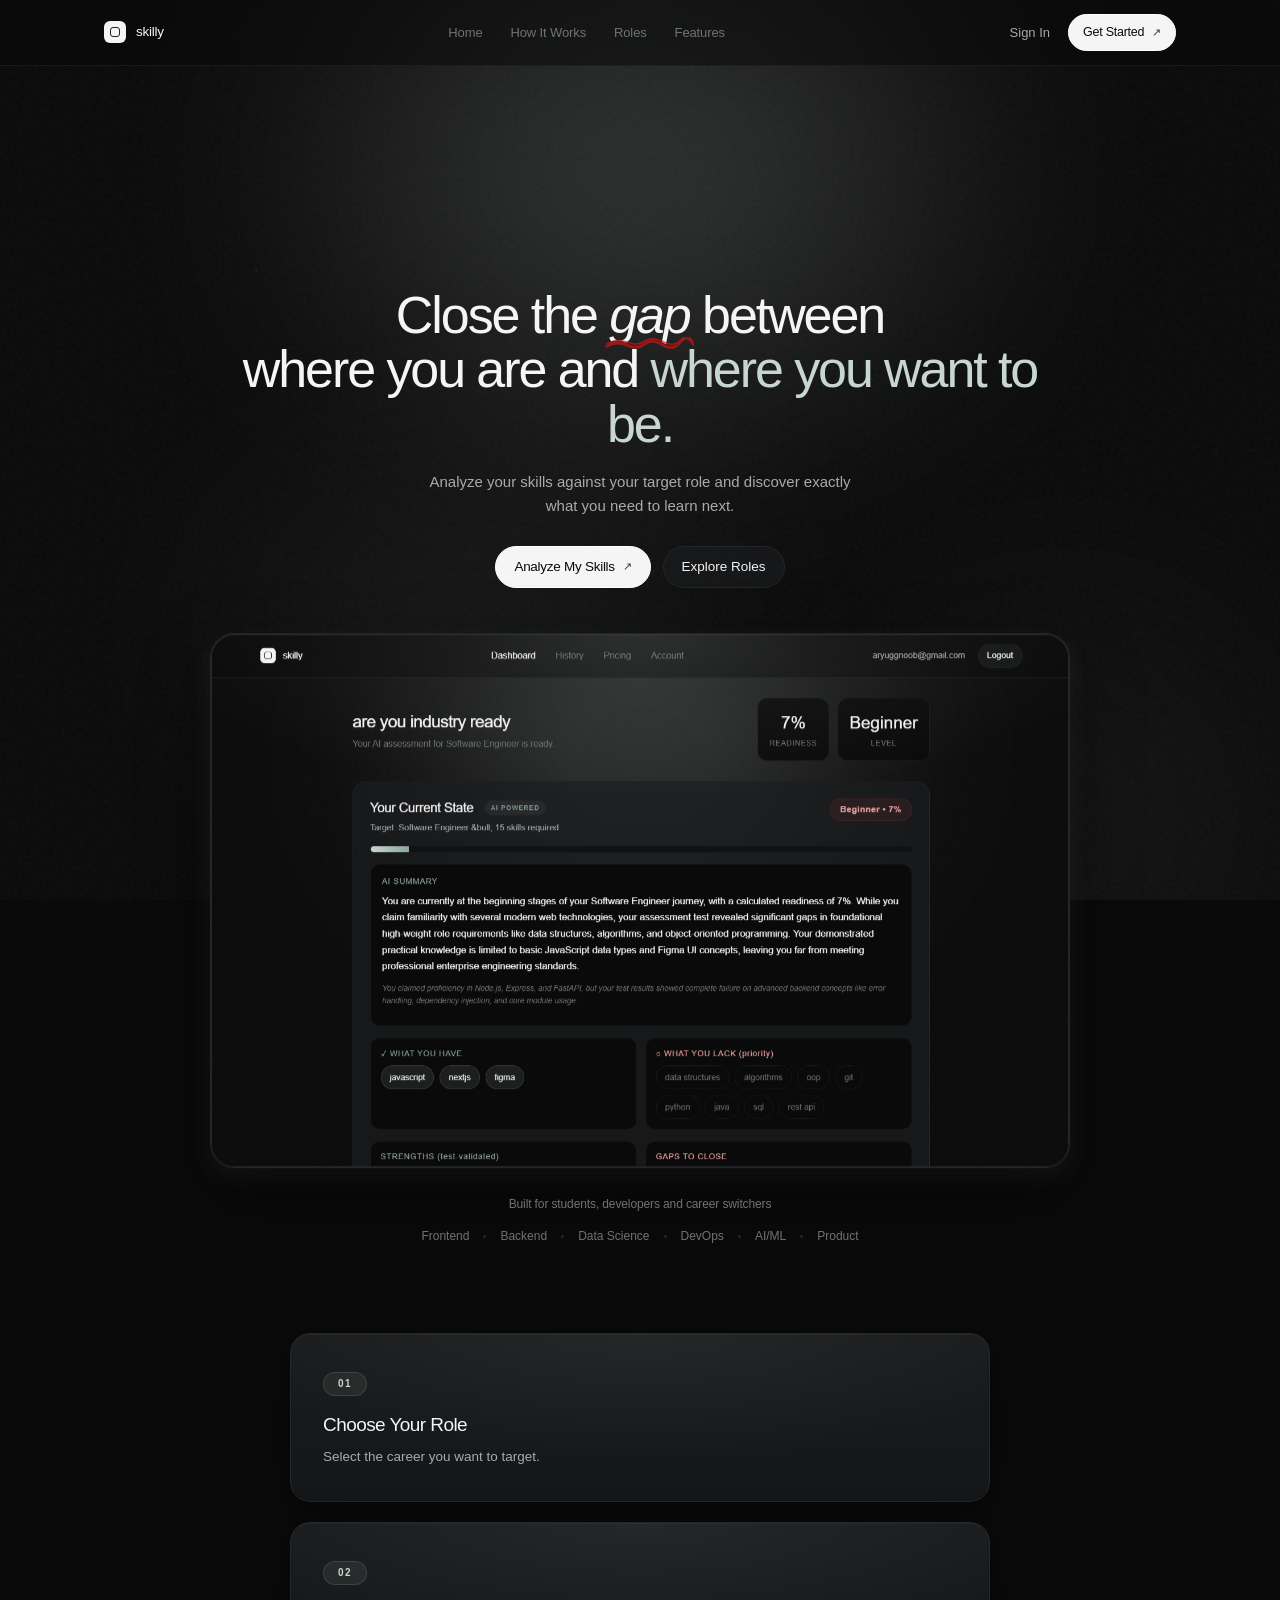
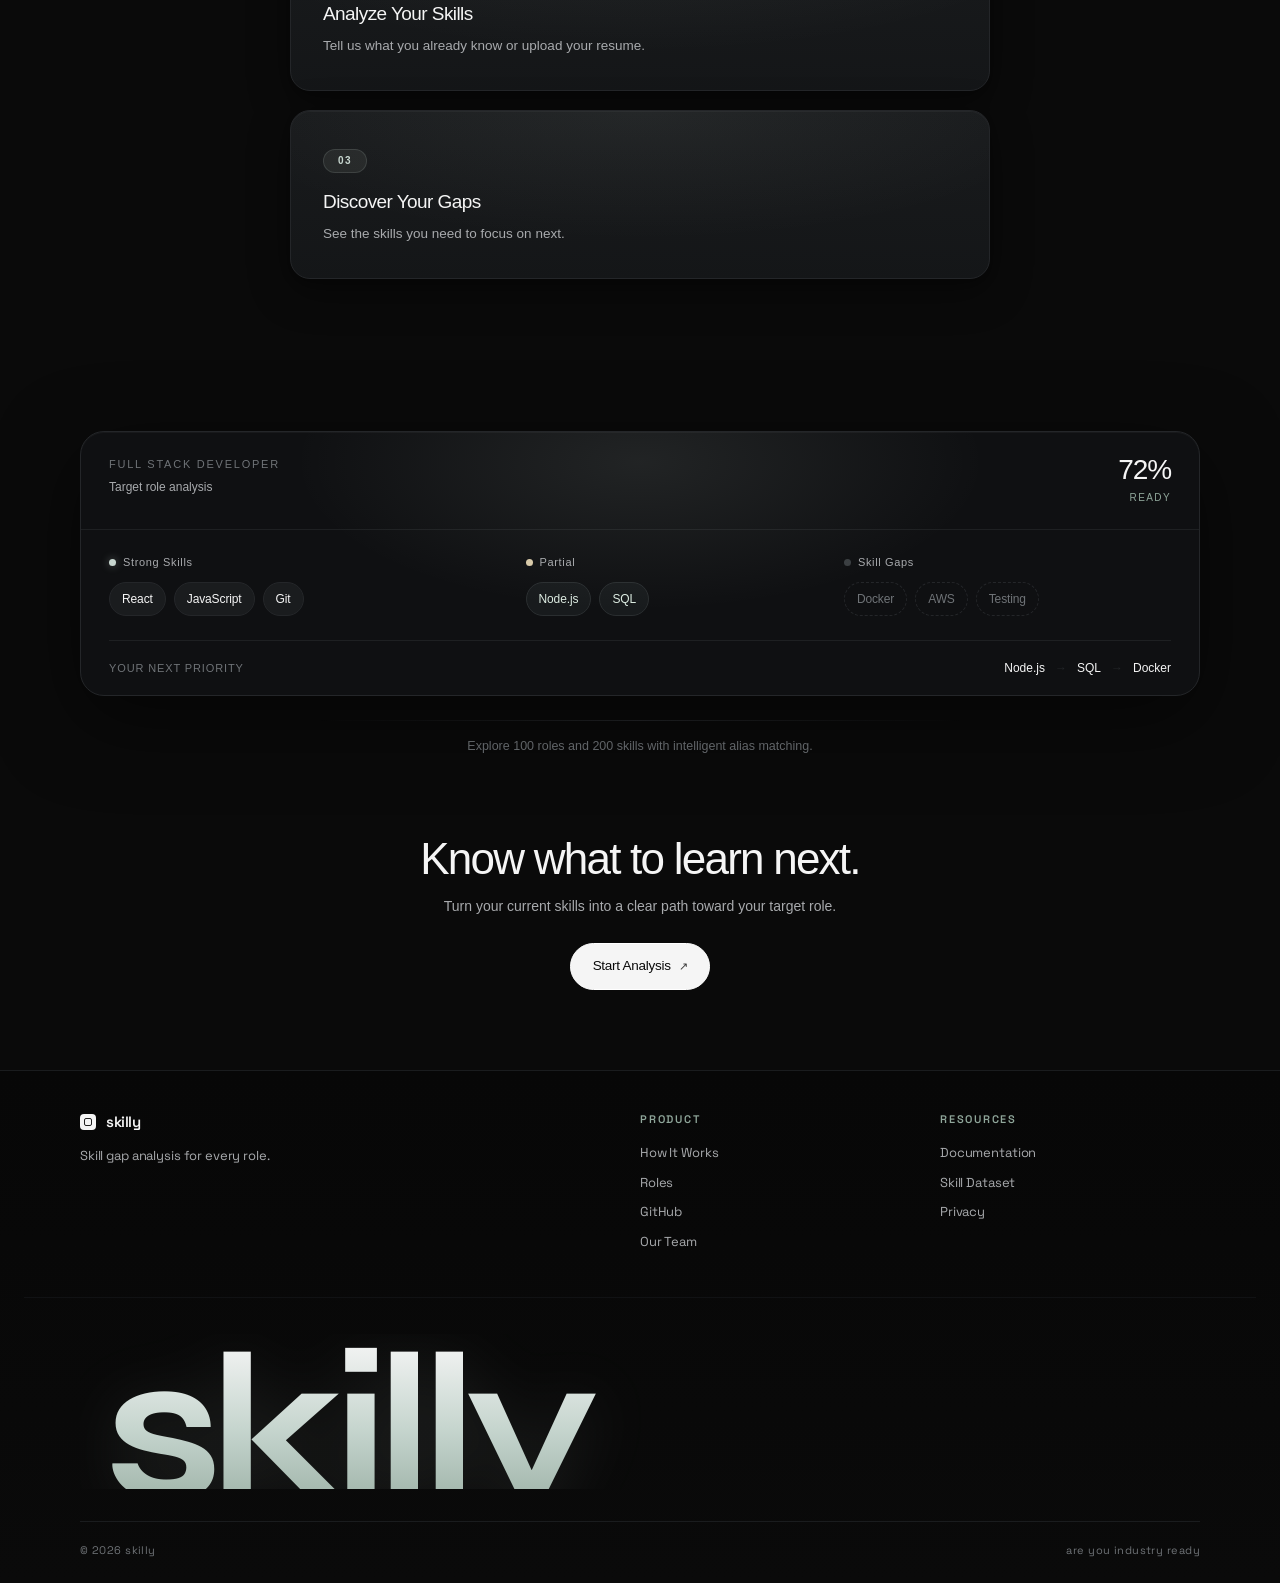
==== commit a20a2a03: "updated footer" ====
--- a/Website/index.html
+++ b/Website/index.html
@@ -194,7 +194,7 @@
         <a href="how-it-works.html">How It Works</a>
         <a href="roles.html">Roles</a>
         <a href="github.html">GitHub</a>
-        <a href="contact.html">Contact</a>
+        <a href="team.html">Our Team</a>
       </div>
       <div class="footer-col">
         <div class="footer-heading">Resources</div>
